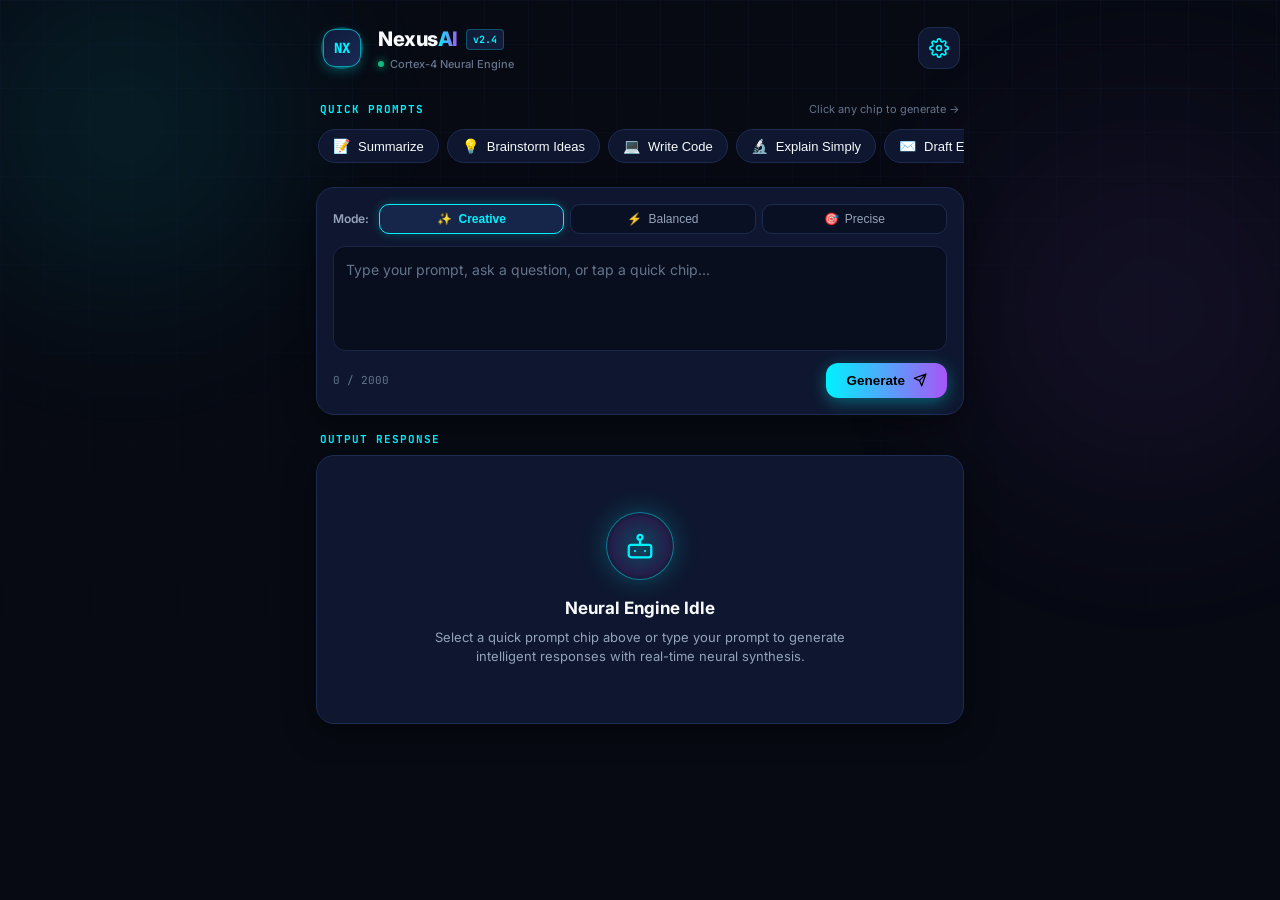
==== public/index.html @ 2777319b "feat: initialize NexusAI web application Implement the core structure, modern cybernetic design syst" ====
<!DOCTYPE html>
<html lang="en">
<head>
  <meta charset="UTF-8">
  <meta name="viewport" content="width=device-width, initial-scale=1.0, maximum-scale=1.0, user-scalable=no">
  <title>NexusAI - Futuristic Neural Assistant</title>
  <meta name="description" content="Futuristic AI assistant with multi-mode intelligence, quick prompt chips, real-time speech synthesis, and neural engine responses.">
  <meta name="theme-color" content="#070a13">

  <!-- Favicon / Web App Manifest -->
  <link rel="icon" type="image/svg+xml" href="data:image/svg+xml,<svg xmlns='http://www.w3.org/2000/svg' viewBox='0 0 100 100'><rect width='100' height='100' rx='25' fill='%230b1124'/><path d='M25 70V30L45 52V30h10v40L35 48v22z' fill='%2300f2fe'/><path d='M60 30h12l13 20-13 20H60l13-20z' fill='%23a855f7'/></svg>">
  
  <!-- Inter & JetBrains Mono Fonts -->
  <link rel="preconnect" href="https://fonts.googleapis.com">
  <link rel="preconnect" href="https://fonts.gstatic.com" crossorigin>
  <link href="https://fonts.googleapis.com/css2?family=Inter:wght@300;400;500;600;700;800&family=JetBrains+Mono:wght@400;500;600;700&display=swap" rel="stylesheet">
  
  <link rel="stylesheet" href="style.css">
</head>
<body>
  <!-- Ambient Cyber Background -->
  <div class="ambient-glow glow-cyan"></div>
  <div class="ambient-glow glow-purple"></div>
  <div class="cyber-grid"></div>

  <!-- App Wrapper -->
  <div class="app-container">
    
    <!-- Header -->
    <header class="app-header">
      <div class="brand-section">
        <div class="logo-wrapper">
          <div class="logo-pulse"></div>
          <div class="logo-badge">
            <span class="logo-text">NX</span>
          </div>
        </div>
        <div class="brand-details">
          <div class="brand-title-row">
            <h1 class="brand-title">Nexus<span class="brand-gradient">AI</span></h1>
            <span class="version-tag">v2.4</span>
          </div>
          <div class="status-indicator">
            <span class="status-dot"></span>
            <span class="status-text">Cortex-4 Neural Engine</span>
          </div>
        </div>
      </div>

      <button id="settingsBtn" class="icon-btn" aria-label="Settings" title="AI Engine Settings">
        <svg class="icon" viewBox="0 0 24 24" fill="none" stroke="currentColor" stroke-width="2" stroke-linecap="round" stroke-linejoin="round">
          <circle cx="12" cy="12" r="3"></circle>
          <path d="M19.4 15a1.65 1.65 0 0 0 .33 1.82l.06.06a2 2 0 0 1 0 2.83 2 2 0 0 1-2.83 0l-.06-.06a1.65 1.65 0 0 0-1.82-.33 1.65 1.65 0 0 0-1 1.51V21a2 2 0 0 1-2 2 2 2 0 0 1-2-2v-.09A1.65 1.65 0 0 0 9 19.4a1.65 1.65 0 0 0-1.82.33l-.06.06a2 2 0 0 1-2.83 0 2 2 0 0 1 0-2.83l.06-.06a1.65 1.65 0 0 0 .33-1.82 1.65 1.65 0 0 0-1.51-1H3a2 2 0 0 1-2-2 2 2 0 0 1 2-2h.09A1.65 1.65 0 0 0 4.6 9a1.65 1.65 0 0 0-.33-1.82l-.06-.06a2 2 0 0 1 0-2.83 2 2 0 0 1 2.83 0l.06.06a1.65 1.65 0 0 0 1.82.33H9a1.65 1.65 0 0 0 1-1.51V3a2 2 0 0 1 2-2 2 2 0 0 1 2 2v.09a1.65 1.65 0 0 0 1 1.51 1.65 1.65 0 0 0 1.82-.33l.06-.06a2 2 0 0 1 2.83 0 2 2 0 0 1 0 2.83l-.06.06a1.65 1.65 0 0 0-.33 1.82V9a1.65 1.65 0 0 0 1.51 1H21a2 2 0 0 1 2 2 2 2 0 0 1-2 2h-.09a1.65 1.65 0 0 0-1.51 1z"></path>
        </svg>
      </button>
    </header>

    <!-- Quick Prompts Section -->
    <section class="quick-prompts-section">
      <div class="section-header">
        <span class="section-tag">QUICK PROMPTS</span>
        <span class="section-hint">Click any chip to generate →</span>
      </div>
      <div class="chips-container" id="chipsContainer">
        <!-- Injected via JavaScript -->
      </div>
    </section>

    <!-- Main Prompt Input Section -->
    <section class="input-card">
      <div class="mode-selector-row">
        <span class="mode-label">Mode:</span>
        <div class="mode-pills" id="modePills">
          <button class="mode-pill active" data-mode="CREATIVE">
            <span class="mode-emoji">✨</span>
            <span class="mode-name">Creative</span>
          </button>
          <button class="mode-pill" data-mode="BALANCED">
            <span class="mode-emoji">⚡</span>
            <span class="mode-name">Balanced</span>
          </button>
          <button class="mode-pill" data-mode="PRECISE">
            <span class="mode-emoji">🎯</span>
            <span class="mode-name">Precise</span>
          </button>
        </div>
      </div>

      <div class="textarea-wrapper">
        <textarea 
          id="promptInput" 
          placeholder="Type your prompt, ask a question, or tap a quick chip..." 
          maxlength="2000"
          rows="3"
          aria-label="Prompt Input"
        ></textarea>
      </div>

      <div class="input-footer">
        <div class="input-meta">
          <span id="charCount" class="char-count">0 / 2000</span>
          <button id="clearBtn" class="text-action-btn hidden" aria-label="Clear input">Clear</button>
        </div>
        <button id="generateBtn" class="generate-btn" aria-label="Generate AI Response">
          <span class="btn-text">Generate</span>
          <svg class="btn-icon send-icon" viewBox="0 0 24 24" fill="none" stroke="currentColor" stroke-width="2.2" stroke-linecap="round" stroke-linejoin="round">
            <line x1="22" y1="2" x2="11" y2="13"></line>
            <polygon points="22 2 15 22 11 13 2 9 22 2"></polygon>
          </svg>
          <div class="spinner hidden" id="generateSpinner"></div>
        </button>
      </div>
    </section>

    <!-- Output Section -->
    <section class="output-section">
      <div class="section-header">
        <span class="section-tag">OUTPUT RESPONSE</span>
        <span id="durationBadge" class="duration-badge hidden">Generated in 0.8s</span>
      </div>

      <div class="output-card" id="outputCard">
        <!-- Idle State -->
        <div class="state-view idle-view" id="idleView">
          <div class="neural-orb">
            <svg class="orb-icon" viewBox="0 0 24 24" fill="none" stroke="currentColor" stroke-width="1.8" stroke-linecap="round" stroke-linejoin="round">
              <rect x="3" y="11" width="18" height="10" rx="2"></rect>
              <circle cx="12" cy="5" r="2"></circle>
              <path d="M12 7v4"></path>
              <line x1="8" y1="16" x2="8" y2="16"></line>
              <line x1="16" y1="16" x2="16" y2="16"></line>
            </svg>
          </div>
          <h2 class="idle-title">Neural Engine Idle</h2>
          <p class="idle-desc">Select a quick prompt chip above or type your prompt to generate intelligent responses with real-time neural synthesis.</p>
        </div>

        <!-- Loading State -->
        <div class="state-view loading-view hidden" id="loadingView">
          <div class="loading-header">
            <div class="loading-avatar-wrapper">
              <div class="avatar-ring"></div>
              <div class="avatar-badge">AI</div>
            </div>
            <div class="loading-text-col">
              <span class="loading-title">Synthesizing intelligence...</span>
              <span class="loading-sub">Compiling neural pathways & context tensors</span>
            </div>
          </div>
          <div class="shimmer-lines">
            <div class="shimmer-line line-1"></div>
            <div class="shimmer-line line-2"></div>
            <div class="shimmer-line line-3"></div>
          </div>
        </div>

        <!-- Error State -->
        <div class="state-view error-view hidden" id="errorView">
          <div class="error-badge">⚠️ Generation Alert</div>
          <p class="error-message" id="errorMessage"></p>
          <button class="retry-btn" id="retryBtn">Retry</button>
        </div>

        <!-- Success State -->
        <div class="state-view success-view hidden" id="successView">
          <div class="response-header">
            <div class="response-author">
              <div class="avatar-badge">AI</div>
              <div class="author-details">
                <span class="author-name">Nexus Intelligence</span>
                <span class="mode-badge" id="modeBadge">Creative Mode</span>
              </div>
            </div>
            <div class="response-actions">
              <button class="action-btn" id="speakBtn" title="Read Aloud with Speech Synthesis">
                <svg class="action-icon icon-speak" viewBox="0 0 24 24" fill="none" stroke="currentColor" stroke-width="2" stroke-linecap="round" stroke-linejoin="round">
                  <polygon points="11 5 6 9 2 9 2 15 6 15 11 19 11 5"></polygon>
                  <path d="M19.07 4.93a10 10 0 0 1 0 14.14M15.54 8.46a5 5 0 0 1 0 7.07"></path>
                </svg>
                <svg class="action-icon icon-stop hidden" viewBox="0 0 24 24" fill="none" stroke="currentColor" stroke-width="2" stroke-linecap="round" stroke-linejoin="round">
                  <rect x="6" y="6" width="12" height="12" rx="2"></rect>
                </svg>
                <span id="speakBtnText">Speak</span>
              </button>
              <button class="action-btn" id="copyBtn" title="Copy Response">
                <svg class="action-icon icon-copy" viewBox="0 0 24 24" fill="none" stroke="currentColor" stroke-width="2" stroke-linecap="round" stroke-linejoin="round">
                  <rect x="9" y="9" width="13" height="13" rx="2" ry="2"></rect>
                  <path d="M5 15H4a2 2 0 0 1-2-2V4a2 2 0 0 1 2-2h9a2 2 0 0 1 2 2v1"></path>
                </svg>
                <svg class="action-icon icon-copied hidden" viewBox="0 0 24 24" fill="none" stroke="currentColor" stroke-width="2.5" stroke-linecap="round" stroke-linejoin="round">
                  <polyline points="20 6 9 17 4 12"></polyline>
                </svg>
                <span id="copyBtnText">Copy</span>
              </button>
            </div>
          </div>

          <!-- Formatted Content -->
          <div class="response-body" id="responseBody">
            <!-- Rendered via JavaScript Markdown Engine -->
          </div>

          <!-- Response Footer -->
          <div class="response-footer">
            <span class="response-metrics" id="responseMetrics">0 words • 0 chars</span>
            <button class="regenerate-btn" id="regenerateBtn">
              <svg class="regen-icon" viewBox="0 0 24 24" fill="none" stroke="currentColor" stroke-width="2" stroke-linecap="round" stroke-linejoin="round">
                <polyline points="23 4 23 10 17 10"></polyline>
                <polyline points="1 20 1 14 7 14"></polyline>
                <path d="M3.51 9a9 9 0 0 1 14.85-3.36L23 10M1 14l4.64 4.36A9 9 0 0 0 20.49 15"></path>
              </svg>
              <span>Regenerate</span>
            </button>
          </div>
        </div>
      </div>
    </section>

  </div>

  <!-- Settings Modal Dialog -->
  <div class="modal-backdrop hidden" id="settingsModal" role="dialog" aria-modal="true" aria-labelledby="modalTitle">
    <div class="modal-card">
      <div class="modal-header">
        <div class="modal-title-row">
          <span class="modal-icon">⚙️</span>
          <h3 class="modal-title" id="modalTitle">AI Engine Settings</h3>
        </div>
        <button class="modal-close-btn" id="closeSettingsBtn" aria-label="Close settings">
          <svg viewBox="0 0 24 24" fill="none" stroke="currentColor" stroke-width="2" stroke-linecap="round" stroke-linejoin="round">
            <line x1="18" y1="6" x2="6" y2="18"></line>
            <line x1="6" y1="6" x2="18" y2="18"></line>
          </svg>
        </button>
      </div>

      <p class="modal-desc">Configure your custom API key to switch between realistic built-in intelligence and live Gemini API responses.</p>

      <div class="form-group">
        <label class="form-label">Provider Service</label>
        <div class="provider-options">
          <label class="provider-card">
            <input type="radio" name="provider" value="mock" checked>
            <div class="provider-content">
              <span class="provider-symbol">⚡</span>
              <div class="provider-info">
                <span class="provider-name">Built-in Neural Core</span>
                <span class="provider-sub">Zero configuration, high-speed synthesis</span>
              </div>
            </div>
          </label>

          <label class="provider-card">
            <input type="radio" name="provider" value="gemini">
            <div class="provider-content">
              <span class="provider-symbol">✨</span>
              <div class="provider-info">
                <span class="provider-name">Google Gemini API</span>
                <span class="provider-sub">gemini-2.5-flash live model</span>
              </div>
            </div>
          </label>

          <label class="provider-card">
            <input type="radio" name="provider" value="custom">
            <div class="provider-content">
              <span class="provider-symbol">🌐</span>
              <div class="provider-info">
                <span class="provider-name">Custom OpenAI-Compatible</span>
                <span class="provider-sub">Compatible with any standard completions endpoint</span>
              </div>
            </div>
          </label>
        </div>
      </div>

      <div class="form-group hidden" id="apiKeyGroup">
        <label class="form-label" for="apiKeyInput">API Key</label>
        <div class="input-with-toggle">
          <input type="password" id="apiKeyInput" placeholder="Enter your API key..." autocomplete="off">
          <button type="button" id="toggleApiKeyBtn" class="toggle-vis-btn" aria-label="Toggle API Key visibility">
            <svg class="eye-icon" viewBox="0 0 24 24" fill="none" stroke="currentColor" stroke-width="2" stroke-linecap="round" stroke-linejoin="round">
              <path d="M1 12s4-8 11-8 11 8 11 8-4 8-11 8-11-8-11-8z"></path>
              <circle cx="12" cy="12" r="3"></circle>
            </svg>
          </button>
        </div>
        <span class="field-hint">Stored securely in browser localStorage only.</span>
      </div>

      <div class="form-group hidden" id="endpointGroup">
        <label class="form-label" for="endpointInput">Endpoint URL</label>
        <input type="url" id="endpointInput" value="https://api.openai.com/v1/chat/completions">
      </div>

      <div class="modal-actions">
        <button class="btn-secondary" id="resetSettingsBtn">Reset Default</button>
        <button class="btn-primary" id="saveSettingsBtn">Save Settings</button>
      </div>
    </div>
  </div>

  <!-- Toast Notification -->
  <div class="toast-container" id="toastContainer">
    <div class="toast hidden" id="toast">
      <div class="toast-icon-wrap">
        <svg class="toast-check" viewBox="0 0 24 24" fill="none" stroke="currentColor" stroke-width="3" stroke-linecap="round" stroke-linejoin="round">
          <polyline points="20 6 9 17 4 12"></polyline>
        </svg>
      </div>
      <span class="toast-message" id="toastMessage">Action completed</span>
    </div>
  </div>

  <script src="script.js"></script>
</body>
</html>
---- public/style.css ----
/* ==========================================================================
   NexusAI - Modern Cybernetic Design System
   ========================================================================== */

:root {
  --cyber-bg: #070a13;
  --cyber-surface: #0b1124;
  --cyber-card: #0e172f;
  --cyber-card-elevated: #131f3f;
  --cyber-card-input: #090e1e;
  --cyber-border: #1e2c52;
  --cyber-border-light: #2e4172;
  --cyber-border-focus: #00f2fe;

  --neon-cyan: #00f2fe;
  --neon-blue: #4facfe;
  --neon-purple: #a855f7;
  --neon-purple-dark: #7e22ce;
  --neon-green: #10b981;
  --neon-amber: #f59e0b;
  --neon-red: #ef4444;

  --text-primary: #f8fafc;
  --text-secondary: #94a3b8;
  --text-muted: #64748b;
  --code-bg: #050811;

  --font-sans: 'Inter', -apple-system, BlinkMacSystemFont, 'Segoe UI', Roboto, sans-serif;
  --font-mono: 'JetBrains Mono', SFMono-Regular, Menlo, Monaco, Consolas, monospace;

  --radius-sm: 8px;
  --radius-md: 12px;
  --radius-lg: 18px;
  --radius-xl: 24px;
  --radius-full: 9999px;

  --shadow-glow-cyan: 0 0 20px rgba(0, 242, 254, 0.35);
  --shadow-glow-purple: 0 0 20px rgba(168, 85, 247, 0.35);
  --shadow-card: 0 8px 32px rgba(0, 0, 0, 0.45);
}

/* Reset & Box Sizing */
*, *::before, *::after {
  box-sizing: border-box;
  margin: 0;
  padding: 0;
  -webkit-tap-highlight-color: transparent;
}

html, body {
  min-height: 100%;
  background-color: var(--cyber-bg);
  color: var(--text-primary);
  font-family: var(--font-sans);
  font-size: 15px;
  line-height: 1.5;
  overflow-x: hidden;
}

/* ==========================================================================
   Background Ambient Elements
   ========================================================================== */
.ambient-glow {
  position: fixed;
  border-radius: 50%;
  pointer-events: none;
  z-index: 0;
  filter: blur(80px);
  opacity: 0.7;
}

.glow-cyan {
  top: -100px;
  left: -100px;
  width: 450px;
  height: 450px;
  background: radial-gradient(circle, rgba(0, 242, 254, 0.18) 0%, rgba(0, 242, 254, 0.04) 60%, transparent 80%);
}

.glow-purple {
  top: 60px;
  right: -120px;
  width: 500px;
  height: 500px;
  background: radial-gradient(circle, rgba(168, 85, 247, 0.16) 0%, rgba(168, 85, 247, 0.04) 60%, transparent 80%);
}

.cyber-grid {
  position: fixed;
  top: 0;
  left: 0;
  right: 0;
  height: 70vh;
  pointer-events: none;
  z-index: 0;
  background-size: 44px 44px;
  background-image: 
    linear-gradient(to right, rgba(22, 35, 68, 0.3) 1px, transparent 1px),
    linear-gradient(to bottom, rgba(22, 35, 68, 0.3) 1px, transparent 1px);
  mask-image: linear-gradient(to bottom, rgba(0,0,0,0.6) 0%, rgba(0,0,0,0) 100%);
  -webkit-mask-image: linear-gradient(to bottom, rgba(0,0,0,0.6) 0%, rgba(0,0,0,0) 100%);
}

/* ==========================================================================
   App Container Layout
   ========================================================================== */
.app-container {
  position: relative;
  z-index: 1;
  max-width: 680px;
  margin: 0 auto;
  padding: 16px 16px 40px 16px;
  display: flex;
  flex-direction: column;
  gap: 16px;
}

/* ==========================================================================
   Header Component
   ========================================================================== */
.app-header {
  display: flex;
  align-items: center;
  justify-content: space-between;
  padding: 8px 4px 12px 4px;
}

.brand-section {
  display: flex;
  align-items: center;
  gap: 14px;
}

.logo-wrapper {
  position: relative;
  width: 44px;
  height: 44px;
  display: flex;
  align-items: center;
  justify-content: center;
}

.logo-pulse {
  position: absolute;
  width: 42px;
  height: 42px;
  border-radius: 50%;
  background: rgba(0, 242, 254, 0.25);
  animation: pulse-ring 2.4s cubic-bezier(0.4, 0, 0.6, 1) infinite;
}

@keyframes pulse-ring {
  0% { transform: scale(0.9); opacity: 0.8; }
  50% { transform: scale(1.3); opacity: 0.15; }
  100% { transform: scale(0.9); opacity: 0.8; }
}

.logo-badge {
  position: relative;
  width: 38px;
  height: 38px;
  border-radius: var(--radius-md);
  background: linear-gradient(135deg, #0f1b3b, #192a54);
  border: 1px solid rgba(0, 242, 254, 0.6);
  display: flex;
  align-items: center;
  justify-content: center;
  box-shadow: 0 4px 12px rgba(0, 242, 254, 0.25);
}

.logo-text {
  font-family: var(--font-mono);
  font-weight: 800;
  font-size: 14px;
  color: var(--neon-cyan);
  letter-spacing: 0.5px;
}

.brand-details {
  display: flex;
  flex-direction: column;
  gap: 2px;
}

.brand-title-row {
  display: flex;
  align-items: center;
  gap: 8px;
}

.brand-title {
  font-size: 20px;
  font-weight: 800;
  letter-spacing: -0.5px;
  color: var(--text-primary);
}

.brand-gradient {
  background: linear-gradient(90deg, var(--neon-cyan), var(--neon-purple));
  -webkit-background-clip: text;
  -webkit-text-fill-color: transparent;
}

.version-tag {
  font-family: var(--font-mono);
  font-size: 10px;
  font-weight: 700;
  color: var(--neon-cyan);
  background: rgba(22, 35, 68, 0.8);
  border: 1px solid rgba(0, 242, 254, 0.25);
  padding: 2px 6px;
  border-radius: 4px;
}

.status-indicator {
  display: flex;
  align-items: center;
  gap: 6px;
}

.status-dot {
  width: 6px;
  height: 6px;
  border-radius: 50%;
  background-color: var(--neon-green);
  box-shadow: 0 0 8px var(--neon-green);
  animation: dot-blink 1.8s ease-in-out infinite;
}

@keyframes dot-blink {
  0%, 100% { opacity: 1; }
  50% { opacity: 0.4; }
}

.status-text {
  font-size: 11px;
  font-weight: 500;
  color: var(--text-muted);
}

.icon-btn {
  width: 42px;
  height: 42px;
  border-radius: var(--radius-md);
  background: var(--cyber-card);
  border: 1px solid var(--cyber-border);
  color: var(--neon-cyan);
  display: flex;
  align-items: center;
  justify-content: center;
  cursor: pointer;
  transition: all 0.2s ease;
}

.icon-btn:hover {
  background: var(--cyber-card-elevated);
  border-color: var(--neon-cyan);
  box-shadow: var(--shadow-glow-cyan);
  transform: translateY(-1px);
}

.icon {
  width: 20px;
  height: 20px;
}

/* ==========================================================================
   Quick Prompts Section
   ========================================================================== */
.quick-prompts-section {
  display: flex;
  flex-direction: column;
  gap: 8px;
}

.section-header {
  display: flex;
  align-items: center;
  justify-content: space-between;
  padding: 0 4px;
}

.section-tag {
  font-family: var(--font-mono);
  font-size: 11px;
  font-weight: 700;
  color: var(--neon-cyan);
  letter-spacing: 1px;
}

.section-hint {
  font-size: 11px;
  color: var(--text-muted);
}

.chips-container {
  display: flex;
  gap: 8px;
  overflow-x: auto;
  padding: 4px 2px 8px 2px;
  scrollbar-width: thin;
  scrollbar-color: var(--cyber-border) transparent;
}

.chips-container::-webkit-scrollbar {
  height: 4px;
}

.chips-container::-webkit-scrollbar-thumb {
  background: var(--cyber-border);
  border-radius: 4px;
}

.quick-chip {
  flex-shrink: 0;
  display: inline-flex;
  align-items: center;
  gap: 8px;
  background: var(--cyber-card);
  border: 1px solid var(--cyber-border);
  border-radius: var(--radius-full);
  padding: 8px 14px;
  font-size: 13px;
  font-weight: 500;
  color: var(--text-primary);
  cursor: pointer;
  user-select: none;
  transition: all 0.2s cubic-bezier(0.4, 0, 0.2, 1);
}

.quick-chip:hover {
  background: var(--cyber-card-elevated);
  border-color: var(--neon-cyan);
  box-shadow: 0 0 12px rgba(0, 242, 254, 0.2);
  transform: translateY(-2px);
}

.quick-chip:active {
  transform: translateY(0);
}

.chip-icon {
  font-size: 14px;
}

/* ==========================================================================
   Main Prompt Input Card
   ========================================================================== */
.input-card {
  background: var(--cyber-card);
  border: 1px solid var(--cyber-border);
  border-radius: var(--radius-lg);
  padding: 16px;
  display: flex;
  flex-direction: column;
  gap: 12px;
  box-shadow: var(--shadow-card);
  transition: border-color 0.2s ease;
}

.input-card:focus-within {
  border-color: rgba(0, 242, 254, 0.5);
  box-shadow: var(--shadow-card), 0 0 20px rgba(0, 242, 254, 0.12);
}

.mode-selector-row {
  display: flex;
  align-items: center;
  gap: 10px;
}

.mode-label {
  font-size: 12px;
  font-weight: 600;
  color: var(--text-secondary);
}

.mode-pills {
  display: flex;
  flex: 1;
  gap: 6px;
}

.mode-pill {
  flex: 1;
  display: inline-flex;
  align-items: center;
  justify-content: center;
  gap: 6px;
  background: #0a1024;
  border: 1px solid #1c2b52;
  border-radius: 10px;
  padding: 7px 10px;
  font-size: 12px;
  font-weight: 500;
  color: var(--text-secondary);
  cursor: pointer;
  transition: all 0.2s ease;
}

.mode-pill:hover {
  border-color: var(--neon-cyan);
  color: var(--text-primary);
}

.mode-pill.active {
  background: #16254a;
  border-color: var(--neon-cyan);
  color: var(--neon-cyan);
  font-weight: 700;
  box-shadow: 0 0 10px rgba(0, 242, 254, 0.25);
}

.textarea-wrapper {
  background: var(--cyber-card-input);
  border: 1px solid #192545;
  border-radius: var(--radius-md);
  padding: 12px;
  transition: border-color 0.2s ease;
}

.textarea-wrapper:focus-within {
  border-color: var(--neon-cyan);
}

textarea {
  width: 100%;
  background: transparent;
  border: none;
  color: var(--text-primary);
  font-family: var(--font-sans);
  font-size: 14px;
  line-height: 1.5;
  resize: none;
  outline: none;
  min-height: 72px;
}

textarea::placeholder {
  color: var(--text-muted);
}

.input-footer {
  display: flex;
  align-items: center;
  justify-content: space-between;
}

.input-meta {
  display: flex;
  align-items: center;
  gap: 10px;
}

.char-count {
  font-family: var(--font-mono);
  font-size: 11px;
  color: var(--text-muted);
}

.char-count.warning {
  color: var(--neon-amber);
}

.text-action-btn {
  background: transparent;
  border: none;
  color: var(--neon-cyan);
  font-size: 12px;
  font-weight: 600;
  cursor: pointer;
  padding: 2px 6px;
  border-radius: 4px;
}

.text-action-btn:hover {
  background: rgba(0, 242, 254, 0.1);
}

.generate-btn {
  display: inline-flex;
  align-items: center;
  gap: 8px;
  background: linear-gradient(90deg, var(--neon-cyan), var(--neon-purple));
  color: #000;
  border: none;
  border-radius: var(--radius-md);
  padding: 10px 20px;
  font-size: 13.5px;
  font-weight: 700;
  cursor: pointer;
  box-shadow: 0 4px 16px rgba(0, 242, 254, 0.35);
  transition: all 0.2s cubic-bezier(0.4, 0, 0.2, 1);
}

.generate-btn:hover:not(:disabled) {
  transform: translateY(-2px);
  box-shadow: 0 6px 20px rgba(0, 242, 254, 0.5), 0 0 25px rgba(168, 85, 247, 0.3);
}

.generate-btn:active:not(:disabled) {
  transform: translateY(0);
}

.generate-btn:disabled {
  opacity: 0.8;
  cursor: not-allowed;
}

.btn-icon {
  width: 14px;
  height: 14px;
}

.spinner {
  width: 15px;
  height: 15px;
  border: 2px solid rgba(0, 0, 0, 0.3);
  border-top-color: #000;
  border-radius: 50%;
  animation: spin 0.8s linear infinite;
}

@keyframes spin {
  to { transform: rotate(360deg); }
}

/* ==========================================================================
   Output Section & Card
   ========================================================================== */
.output-section {
  display: flex;
  flex-direction: column;
  gap: 8px;
}

.duration-badge {
  font-family: var(--font-mono);
  font-size: 10.5px;
  color: var(--neon-cyan);
  background: #14203d;
  border: 1px solid rgba(0, 242, 254, 0.3);
  padding: 2px 8px;
  border-radius: 6px;
}

.output-card {
  background: var(--cyber-card);
  border: 1px solid var(--cyber-border);
  border-radius: var(--radius-lg);
  padding: 20px;
  box-shadow: var(--shadow-card);
  min-height: 220px;
  display: flex;
  flex-direction: column;
}

.state-view {
  display: flex;
  flex-direction: column;
  width: 100%;
}

/* Idle State */
.idle-view {
  align-items: center;
  justify-content: center;
  text-align: center;
  padding: 36px 12px;
  margin: auto 0;
}

.neural-orb {
  width: 68px;
  height: 68px;
  border-radius: 50%;
  background: radial-gradient(circle, rgba(0, 242, 254, 0.22) 0%, rgba(168, 85, 247, 0.14) 60%, transparent 80%);
  border: 1.5px solid rgba(0, 242, 254, 0.45);
  display: flex;
  align-items: center;
  justify-content: center;
  margin-bottom: 16px;
  animation: orb-breathe 3s ease-in-out infinite;
  box-shadow: 0 0 24px rgba(0, 242, 254, 0.25);
}

@keyframes orb-breathe {
  0%, 100% { transform: scale(1); box-shadow: 0 0 20px rgba(0, 242, 254, 0.25); }
  50% { transform: scale(1.08); box-shadow: 0 0 35px rgba(0, 242, 254, 0.45), 0 0 20px rgba(168, 85, 247, 0.3); }
}

.orb-icon {
  width: 30px;
  height: 30px;
  color: var(--neon-cyan);
}

.idle-title {
  font-size: 17px;
  font-weight: 700;
  color: var(--text-primary);
  margin-bottom: 6px;
}

.idle-desc {
  font-size: 13px;
  color: var(--text-secondary);
  line-height: 1.5;
  max-width: 440px;
}

/* Loading State */
.loading-view {
  padding: 12px 0;
}

.loading-header {
  display: flex;
  align-items: center;
  gap: 12px;
  margin-bottom: 24px;
}

.loading-avatar-wrapper {
  position: relative;
  width: 40px;
  height: 40px;
  display: flex;
  align-items: center;
  justify-content: center;
}

.avatar-ring {
  position: absolute;
  width: 38px;
  height: 38px;
  border-radius: 50%;
  background: rgba(0, 242, 254, 0.25);
  animation: pulse-ring 1.5s infinite;
}

.avatar-badge {
  position: relative;
  width: 32px;
  height: 32px;
  border-radius: 50%;
  background: #0f1b3b;
  border: 1px solid var(--neon-cyan);
  display: flex;
  align-items: center;
  justify-content: center;
  font-family: var(--font-mono);
  font-weight: 700;
  font-size: 12px;
  color: var(--neon-cyan);
}

.loading-text-col {
  display: flex;
  flex-direction: column;
}

.loading-title {
  font-size: 14px;
  font-weight: 600;
  color: var(--text-primary);
}

.loading-sub {
  font-size: 11px;
  color: var(--text-muted);
}

.shimmer-lines {
  display: flex;
  flex-direction: column;
  gap: 10px;
}

.shimmer-line {
  height: 14px;
  border-radius: 6px;
  background: linear-gradient(90deg, rgba(0, 242, 254, 0.1) 25%, rgba(0, 242, 254, 0.25) 50%, rgba(0, 242, 254, 0.1) 75%);
  background-size: 200% 100%;
  animation: shimmer 1.6s infinite;
}

.line-1 { width: 100%; }
.line-2 { width: 85%; }
.line-3 { width: 55%; }

@keyframes shimmer {
  0% { background-position: 200% 0; }
  100% { background-position: -200% 0; }
}

/* Error State */
.error-view {
  align-items: center;
  text-align: center;
  padding: 24px 12px;
}

.error-badge {
  font-size: 15px;
  font-weight: 700;
  color: var(--neon-amber);
  margin-bottom: 6px;
}

.error-message {
  font-size: 13px;
  color: var(--text-secondary);
  margin-bottom: 16px;
  max-width: 480px;
}

.retry-btn {
  background: #22162b;
  border: 1px solid var(--neon-purple);
  color: var(--neon-cyan);
  border-radius: var(--radius-sm);
  padding: 8px 18px;
  font-size: 12.5px;
  font-weight: 700;
  cursor: pointer;
  transition: all 0.2s;
}

.retry-btn:hover {
  background: #2d1c3a;
  box-shadow: var(--shadow-glow-purple);
}

/* Success State */
.success-view {
  gap: 14px;
}

.response-header {
  display: flex;
  align-items: center;
  justify-content: space-between;
}

.response-author {
  display: flex;
  align-items: center;
  gap: 10px;
}

.author-details {
  display: flex;
  flex-direction: column;
}

.author-name {
  font-size: 14px;
  font-weight: 700;
  color: var(--text-primary);
}

.mode-badge {
  font-size: 11px;
  font-weight: 600;
  color: var(--neon-cyan);
}

.mode-badge.creative { color: var(--neon-purple); }
.mode-badge.balanced { color: var(--neon-cyan); }
.mode-badge.precise { color: var(--neon-green); }

.response-actions {
  display: flex;
  gap: 6px;
}

.action-btn {
  display: inline-flex;
  align-items: center;
  gap: 5px;
  background: #14203d;
  border: 1px solid #1e2d54;
  border-radius: var(--radius-sm);
  padding: 6px 10px;
  font-size: 11.5px;
  font-weight: 500;
  color: var(--text-secondary);
  cursor: pointer;
  transition: all 0.2s;
}

.action-btn:hover {
  border-color: var(--neon-cyan);
  color: var(--text-primary);
}

.action-btn.active {
  background: rgba(0, 242, 254, 0.15);
  border-color: var(--neon-cyan);
  color: var(--neon-cyan);
}

.action-icon {
  width: 13px;
  height: 13px;
}

/* Markdown Formatted Body */
.response-body {
  font-size: 13.5px;
  line-height: 1.6;
  color: var(--text-primary);
  display: flex;
  flex-direction: column;
  gap: 10px;
}

.response-body h1, .response-body h2, .response-body h3 {
  color: var(--neon-cyan);
  margin-top: 6px;
  margin-bottom: 2px;
  font-weight: 700;
}

.response-body h1 { font-size: 17px; }
.response-body h2 { font-size: 16px; }
.response-body h3 { font-size: 14.5px; }

.response-body p {
  color: var(--text-primary);
}

.response-body strong {
  color: var(--neon-cyan);
  font-weight: 700;
}

.response-body ul, .response-body ol {
  padding-left: 0;
  list-style: none;
  display: flex;
  flex-direction: column;
  gap: 6px;
}

.response-body li.bullet-item {
  display: flex;
  align-items: flex-start;
  gap: 8px;
}

.response-body .bullet-dot {
  color: var(--neon-purple);
  font-size: 16px;
  font-weight: 800;
  line-height: 1.2;
}

.response-body li.number-item {
  display: flex;
  align-items: flex-start;
  gap: 8px;
}

.response-body .number-prefix {
  font-family: var(--font-mono);
  font-size: 12px;
  font-weight: 700;
  color: var(--neon-cyan);
  line-height: 1.6;
}

/* Code Blocks */
.code-container {
  background: var(--code-bg);
  border: 1px solid #1b2647;
  border-radius: 10px;
  padding: 12px;
  display: flex;
  flex-direction: column;
  gap: 8px;
  margin: 6px 0;
}

.code-header {
  display: flex;
  align-items: center;
  justify-content: space-between;
}

.code-lang {
  font-family: var(--font-mono);
  font-size: 10px;
  font-weight: 700;
  color: var(--neon-cyan);
  letter-spacing: 0.5px;
}

.code-copy-btn {
  background: #141f3c;
  border: none;
  border-radius: 6px;
  padding: 3px 8px;
  font-size: 10.5px;
  font-weight: 500;
  color: var(--text-secondary);
  cursor: pointer;
  display: inline-flex;
  align-items: center;
  gap: 4px;
  transition: all 0.2s;
}

.code-copy-btn:hover {
  color: var(--neon-cyan);
  background: #1c2a4f;
}

.code-copy-btn.copied {
  color: var(--neon-green);
}

.code-scroll {
  overflow-x: auto;
  padding-bottom: 4px;
}

.code-scroll::-webkit-scrollbar {
  height: 4px;
}

.code-scroll::-webkit-scrollbar-thumb {
  background: #1e2c52;
  border-radius: 4px;
}

.code-scroll pre {
  font-family: var(--font-mono);
  font-size: 12px;
  color: #e2e8f0;
  line-height: 1.5;
  white-space: pre;
}

/* Response Footer */
.response-footer {
  display: flex;
  align-items: center;
  justify-content: space-between;
  padding-top: 10px;
  border-top: 1px solid #162344;
  margin-top: 6px;
}

.response-metrics {
  font-family: var(--font-mono);
  font-size: 11px;
  color: var(--text-muted);
}

.regenerate-btn {
  display: inline-flex;
  align-items: center;
  gap: 6px;
  background: #14203d;
  border: 1px solid #1e2d54;
  border-radius: var(--radius-sm);
  padding: 6px 12px;
  font-size: 11.5px;
  font-weight: 500;
  color: var(--neon-cyan);
  cursor: pointer;
  transition: all 0.2s;
}

.regenerate-btn:hover {
  background: #1a2a50;
  border-color: var(--neon-cyan);
  box-shadow: 0 0 10px rgba(0, 242, 254, 0.25);
}

.regen-icon {
  width: 12px;
  height: 12px;
}

/* ==========================================================================
   Settings Modal Dialog
   ========================================================================== */
.modal-backdrop {
  position: fixed;
  inset: 0;
  background: rgba(4, 7, 15, 0.75);
  backdrop-filter: blur(8px);
  -webkit-backdrop-filter: blur(8px);
  z-index: 999;
  display: flex;
  align-items: center;
  justify-content: center;
  padding: 16px;
  animation: modal-fade-in 0.2s ease-out;
}

@keyframes modal-fade-in {
  from { opacity: 0; }
  to { opacity: 1; }
}

.modal-card {
  background: var(--cyber-card);
  border: 1px solid var(--cyber-border);
  border-radius: var(--radius-xl);
  padding: 24px;
  width: 100%;
  max-width: 500px;
  box-shadow: 0 16px 48px rgba(0, 0, 0, 0.7), 0 0 30px rgba(0, 242, 254, 0.15);
  display: flex;
  flex-direction: column;
  gap: 16px;
  animation: modal-scale-in 0.2s cubic-bezier(0.34, 1.56, 0.64, 1);
}

@keyframes modal-scale-in {
  from { transform: scale(0.95); opacity: 0; }
  to { transform: scale(1); opacity: 1; }
}

.modal-header {
  display: flex;
  align-items: center;
  justify-content: space-between;
}

.modal-title-row {
  display: flex;
  align-items: center;
  gap: 8px;
}

.modal-icon {
  font-size: 18px;
}

.modal-title {
  font-size: 17px;
  font-weight: 700;
  color: var(--text-primary);
}

.modal-close-btn {
  background: transparent;
  border: none;
  color: var(--text-secondary);
  cursor: pointer;
  width: 28px;
  height: 28px;
  display: flex;
  align-items: center;
  justify-content: center;
  border-radius: 6px;
  transition: all 0.2s;
}

.modal-close-btn:hover {
  color: var(--text-primary);
  background: rgba(255, 255, 255, 0.08);
}

.modal-close-btn svg {
  width: 18px;
  height: 18px;
}

.modal-desc {
  font-size: 12.5px;
  color: var(--text-secondary);
  line-height: 1.4;
}

.form-group {
  display: flex;
  flex-direction: column;
  gap: 8px;
}

.form-label {
  font-size: 12px;
  font-weight: 600;
  color: var(--neon-cyan);
}

.provider-options {
  display: flex;
  flex-direction: column;
  gap: 8px;
}

.provider-card {
  display: flex;
  align-items: center;
  background: #090e1e;
  border: 1px solid #192545;
  border-radius: 10px;
  padding: 10px 14px;
  cursor: pointer;
  transition: all 0.2s;
}

.provider-card:hover {
  border-color: var(--cyber-border-light);
}

.provider-card input[type="radio"] {
  display: none;
}

.provider-card:has(input:checked) {
  background: #14244d;
  border-color: var(--neon-cyan);
  box-shadow: 0 0 12px rgba(0, 242, 254, 0.2);
}

.provider-content {
  display: flex;
  align-items: center;
  gap: 12px;
  width: 100%;
}

.provider-symbol {
  font-size: 16px;
}

.provider-info {
  display: flex;
  flex-direction: column;
}

.provider-name {
  font-size: 13px;
  font-weight: 600;
  color: var(--text-primary);
}

.provider-card:has(input:checked) .provider-name {
  color: var(--neon-cyan);
}

.provider-sub {
  font-size: 11px;
  color: var(--text-muted);
}

.input-with-toggle {
  position: relative;
  display: flex;
  align-items: center;
}

.input-with-toggle input, .form-group input[type="url"] {
  width: 100%;
  background: #090e1e;
  border: 1px solid #192545;
  border-radius: 10px;
  padding: 10px 14px;
  color: var(--text-primary);
  font-family: var(--font-mono);
  font-size: 13px;
  outline: none;
  transition: border-color 0.2s;
}

.input-with-toggle input:focus, .form-group input[type="url"]:focus {
  border-color: var(--neon-cyan);
}

.input-with-toggle input {
  padding-right: 40px;
}

.toggle-vis-btn {
  position: absolute;
  right: 10px;
  background: transparent;
  border: none;
  color: var(--text-secondary);
  cursor: pointer;
  padding: 4px;
  display: flex;
  align-items: center;
  justify-content: center;
}

.toggle-vis-btn:hover {
  color: var(--text-primary);
}

.eye-icon {
  width: 16px;
  height: 16px;
}

.field-hint {
  font-size: 10.5px;
  color: var(--text-muted);
}

.modal-actions {
  display: flex;
  gap: 10px;
  margin-top: 6px;
}

.btn-secondary {
  flex: 1;
  background: #131d3b;
  border: 1px solid #23325b;
  border-radius: 10px;
  padding: 10px;
  font-size: 12.5px;
  font-weight: 600;
  color: var(--text-secondary);
  cursor: pointer;
  transition: all 0.2s;
}

.btn-secondary:hover {
  color: var(--text-primary);
  background: #18254b;
}

.btn-primary {
  flex: 1;
  background: linear-gradient(90deg, var(--neon-cyan), var(--neon-purple));
  color: #000;
  border: none;
  border-radius: 10px;
  padding: 10px;
  font-size: 12.5px;
  font-weight: 700;
  cursor: pointer;
  transition: all 0.2s;
}

.btn-primary:hover {
  box-shadow: 0 4px 16px rgba(0, 242, 254, 0.4);
}

/* ==========================================================================
   Toast Notification
   ========================================================================== */
.toast-container {
  position: fixed;
  bottom: 24px;
  left: 0;
  right: 0;
  display: flex;
  justify-content: center;
  pointer-events: none;
  z-index: 1000;
  padding: 0 16px;
}

.toast {
  pointer-events: auto;
  display: inline-flex;
  align-items: center;
  gap: 10px;
  background: #0f1a38;
  border: 1px solid rgba(16, 185, 129, 0.6);
  border-radius: var(--radius-full);
  padding: 10px 18px;
  box-shadow: 0 8px 24px rgba(0, 0, 0, 0.5), 0 0 16px rgba(16, 185, 129, 0.3);
  animation: toast-slide-up 0.3s cubic-bezier(0.34, 1.56, 0.64, 1);
}

@keyframes toast-slide-up {
  from { transform: translateY(30px); opacity: 0; }
  to { transform: translateY(0); opacity: 1; }
}

.toast-icon-wrap {
  width: 20px;
  height: 20px;
  border-radius: 50%;
  background: rgba(16, 185, 129, 0.2);
  display: flex;
  align-items: center;
  justify-content: center;
}

.toast-check {
  width: 12px;
  height: 12px;
  color: var(--neon-green);
}

.toast-message {
  font-size: 13px;
  font-weight: 500;
  color: var(--text-primary);
}

/* ==========================================================================
   Utility Classes
   ========================================================================== */
.hidden {
  display: none !important;
}

/* ==========================================================================
   Responsive Adaptations
   ========================================================================== */
@media (max-width: 480px) {
  .app-container {
    padding: 12px 12px 32px 12px;
    gap: 12px;
  }

  .brand-title {
    font-size: 18px;
  }

  .mode-selector-row {
    flex-direction: column;
    align-items: flex-start;
  }

  .mode-pills {
    width: 100%;
  }

  .mode-pill {
    padding: 6px 4px;
    font-size: 11.5px;
  }

  .output-card {
    padding: 16px;
  }

  .response-header {
    flex-direction: column;
    align-items: flex-start;
    gap: 10px;
  }

  .response-actions {
    width: 100%;
    justify-content: flex-end;
  }
}
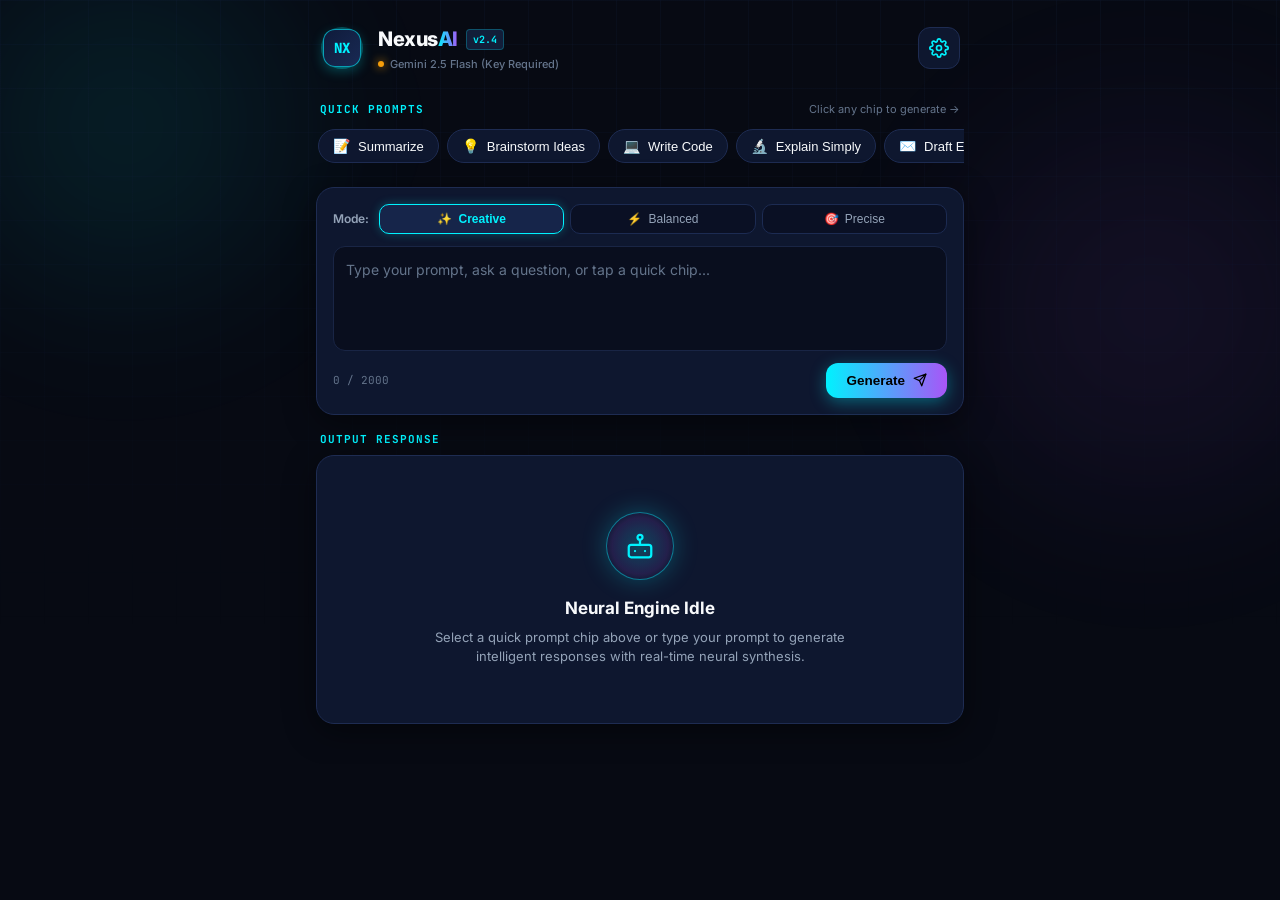
==== commit 3e151825: "feat: set Gemini 2.5 Flash as default AI provider Update the default AI provider from Mock to Gemini" ====
--- a/public/index.html
+++ b/public/index.html
@@ -40,9 +40,9 @@
             <h1 class="brand-title">Nexus<span class="brand-gradient">AI</span></h1>
             <span class="version-tag">v2.4</span>
           </div>
-          <div class="status-indicator">
-            <span class="status-dot"></span>
-            <span class="status-text">Cortex-4 Neural Engine</span>
+          <div class="status-indicator" id="statusIndicator">
+            <span class="status-dot" id="statusDot"></span>
+            <span class="status-text" id="statusText">Gemini 2.5 Flash</span>
           </div>
         </div>
       </div>
@@ -158,7 +158,10 @@
         <div class="state-view error-view hidden" id="errorView">
           <div class="error-badge">⚠️ Generation Alert</div>
           <p class="error-message" id="errorMessage"></p>
-          <button class="retry-btn" id="retryBtn">Retry</button>
+          <div style="display: flex; gap: 8px; justify-content: center; flex-wrap: wrap;">
+            <button class="retry-btn" id="retryBtn">Retry</button>
+            <button class="action-btn" id="errorSettingsBtn">⚙️ Open Settings</button>
+          </div>
         </div>
 
         <!-- Success State -->
@@ -234,29 +237,29 @@
         </button>
       </div>
 
-      <p class="modal-desc">Configure your custom API key to switch between realistic built-in intelligence and live Gemini API responses.</p>
+      <p class="modal-desc">Connect directly to Google Gemini 2.5 Flash for live AI responses. Enter your API key below or switch providers at any time.</p>
 
       <div class="form-group">
         <label class="form-label">Provider Service</label>
         <div class="provider-options">
           <label class="provider-card">
-            <input type="radio" name="provider" value="mock" checked>
-            <div class="provider-content">
-              <span class="provider-symbol">⚡</span>
-              <div class="provider-info">
-                <span class="provider-name">Built-in Neural Core</span>
-                <span class="provider-sub">Zero configuration, high-speed synthesis</span>
-              </div>
-            </div>
-          </label>
-
-          <label class="provider-card">
-            <input type="radio" name="provider" value="gemini">
+            <input type="radio" name="provider" value="gemini" checked>
             <div class="provider-content">
               <span class="provider-symbol">✨</span>
               <div class="provider-info">
                 <span class="provider-name">Google Gemini API</span>
                 <span class="provider-sub">gemini-2.5-flash live model</span>
+              </div>
+            </div>
+          </label>
+
+          <label class="provider-card">
+            <input type="radio" name="provider" value="mock">
+            <div class="provider-content">
+              <span class="provider-symbol">⚡</span>
+              <div class="provider-info">
+                <span class="provider-name">Built-in Neural Core (Offline)</span>
+                <span class="provider-sub">Zero configuration, realistic simulated synthesis</span>
               </div>
             </div>
           </label>
@@ -274,10 +277,10 @@
         </div>
       </div>
 
-      <div class="form-group hidden" id="apiKeyGroup">
-        <label class="form-label" for="apiKeyInput">API Key</label>
+      <div class="form-group" id="apiKeyGroup">
+        <label class="form-label" id="apiKeyLabel" for="apiKeyInput">Google Gemini API Key</label>
         <div class="input-with-toggle">
-          <input type="password" id="apiKeyInput" placeholder="Enter your API key..." autocomplete="off">
+          <input type="password" id="apiKeyInput" placeholder="Enter your Gemini API key (AIzaSy...)" autocomplete="off">
           <button type="button" id="toggleApiKeyBtn" class="toggle-vis-btn" aria-label="Toggle API Key visibility">
             <svg class="eye-icon" viewBox="0 0 24 24" fill="none" stroke="currentColor" stroke-width="2" stroke-linecap="round" stroke-linejoin="round">
               <path d="M1 12s4-8 11-8 11 8 11 8-4 8-11 8-11-8-11-8z"></path>
@@ -285,7 +288,7 @@
             </svg>
           </button>
         </div>
-        <span class="field-hint">Stored securely in browser localStorage only.</span>
+        <span class="field-hint" id="apiKeyHint">Stored securely in your browser's localStorage only. Get your free key at <a href="https://aistudio.google.com/app/apikey" target="_blank" rel="noopener noreferrer" style="color:var(--neon-cyan); text-decoration: underline;">Google AI Studio</a>.</span>
       </div>
 
       <div class="form-group hidden" id="endpointGroup">
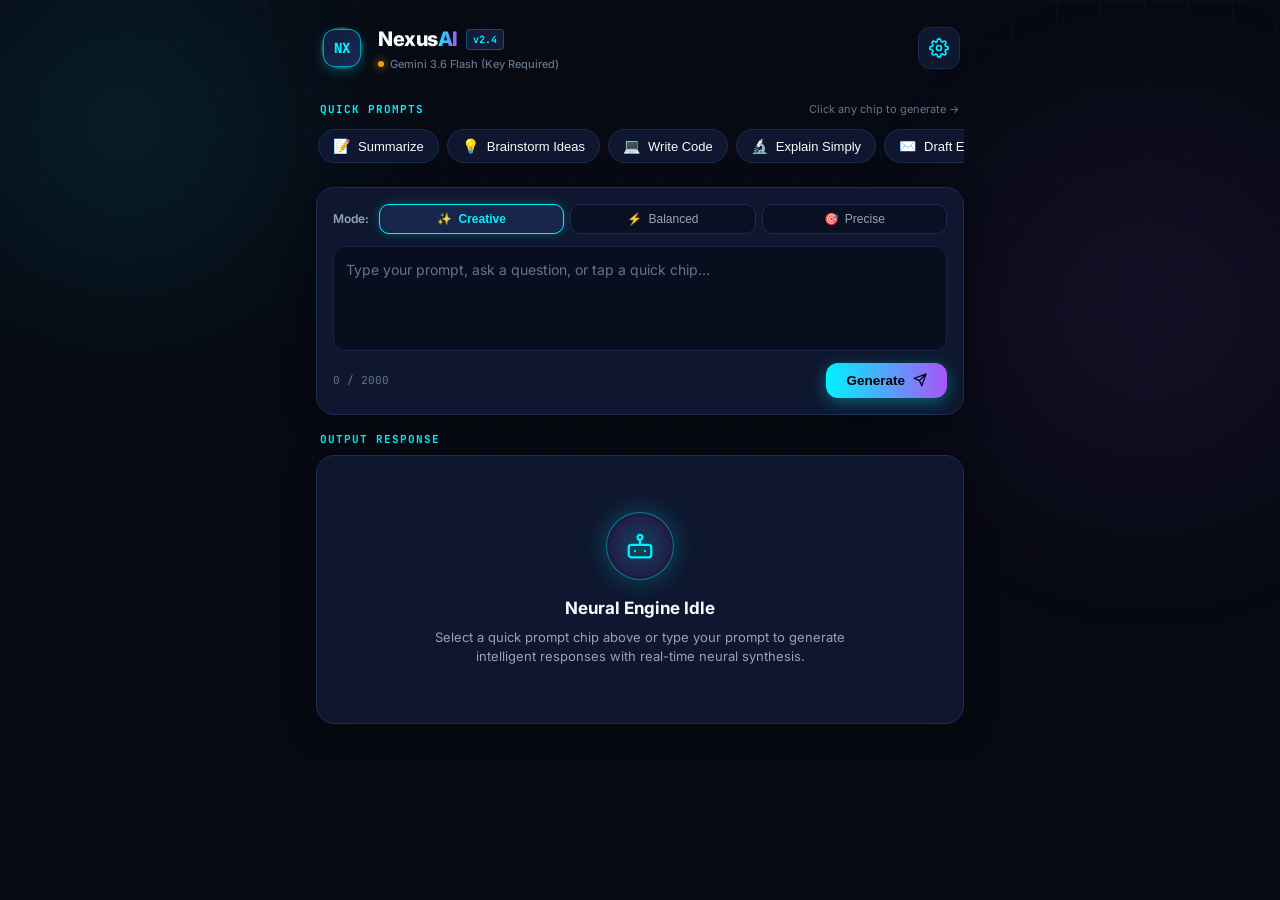
==== commit f59af1d0: "feat: upgrade to Gemini 3.6 Flash Update the AI service and UI to use the latest Gemini 3.6 Flash mo" ====
--- a/public/index.html
+++ b/public/index.html
@@ -42,7 +42,7 @@
           </div>
           <div class="status-indicator" id="statusIndicator">
             <span class="status-dot" id="statusDot"></span>
-            <span class="status-text" id="statusText">Gemini 2.5 Flash</span>
+            <span class="status-text" id="statusText">Gemini 3.6 Flash</span>
           </div>
         </div>
       </div>
@@ -237,7 +237,7 @@
         </button>
       </div>
 
-      <p class="modal-desc">Connect directly to Google Gemini 2.5 Flash for live AI responses. Enter your API key below or switch providers at any time.</p>
+      <p class="modal-desc">Connect directly to Google Gemini 3.6 Flash for live AI responses. Enter your API key below or switch providers at any time.</p>
 
       <div class="form-group">
         <label class="form-label">Provider Service</label>
@@ -248,7 +248,7 @@
               <span class="provider-symbol">✨</span>
               <div class="provider-info">
                 <span class="provider-name">Google Gemini API</span>
-                <span class="provider-sub">gemini-2.5-flash live model</span>
+                <span class="provider-sub">gemini-3.6-flash live model</span>
               </div>
             </div>
           </label>
@@ -291,6 +291,18 @@
         <span class="field-hint" id="apiKeyHint">Stored securely in your browser's localStorage only. Get your free key at <a href="https://aistudio.google.com/app/apikey" target="_blank" rel="noopener noreferrer" style="color:var(--neon-cyan); text-decoration: underline;">Google AI Studio</a>.</span>
       </div>
 
+      <div class="form-group" id="modelGroup">
+        <label class="form-label" for="modelSelect">Gemini Model</label>
+        <select id="modelSelect" class="form-select">
+          <option value="gemini-3.6-flash" selected>gemini-3.6-flash (Recommended & Latest)</option>
+          <option value="gemini-3.5-flash">gemini-3.5-flash (Fast)</option>
+          <option value="gemini-3.1-pro-preview">gemini-3.1-pro-preview (Advanced)</option>
+          <option value="custom">Custom model name...</option>
+        </select>
+        <input type="text" id="customModelNameInput" class="form-input hidden" style="margin-top: 8px;" placeholder="e.g. gemini-3.6-flash">
+        <span class="field-hint">Defaulted to <strong>models/gemini-3.6-flash</strong>.</span>
+      </div>
+
       <div class="form-group hidden" id="endpointGroup">
         <label class="form-label" for="endpointInput">Endpoint URL</label>
         <input type="url" id="endpointInput" value="https://api.openai.com/v1/chat/completions">
--- a/public/style.css
+++ b/public/style.css
@@ -1158,7 +1158,7 @@
   align-items: center;
 }
 
-.input-with-toggle input, .form-group input[type="url"] {
+.input-with-toggle input, .form-group input[type="url"], .form-select, .form-input {
   width: 100%;
   background: #090e1e;
   border: 1px solid #192545;
@@ -1171,8 +1171,18 @@
   transition: border-color 0.2s;
 }
 
-.input-with-toggle input:focus, .form-group input[type="url"]:focus {
+.input-with-toggle input:focus, .form-group input[type="url"]:focus, .form-select:focus, .form-input:focus {
   border-color: var(--neon-cyan);
+}
+
+.form-select {
+  cursor: pointer;
+}
+
+.form-select option {
+  background: #0b1226;
+  color: var(--text-primary);
+  padding: 8px;
 }
 
 .input-with-toggle input {
